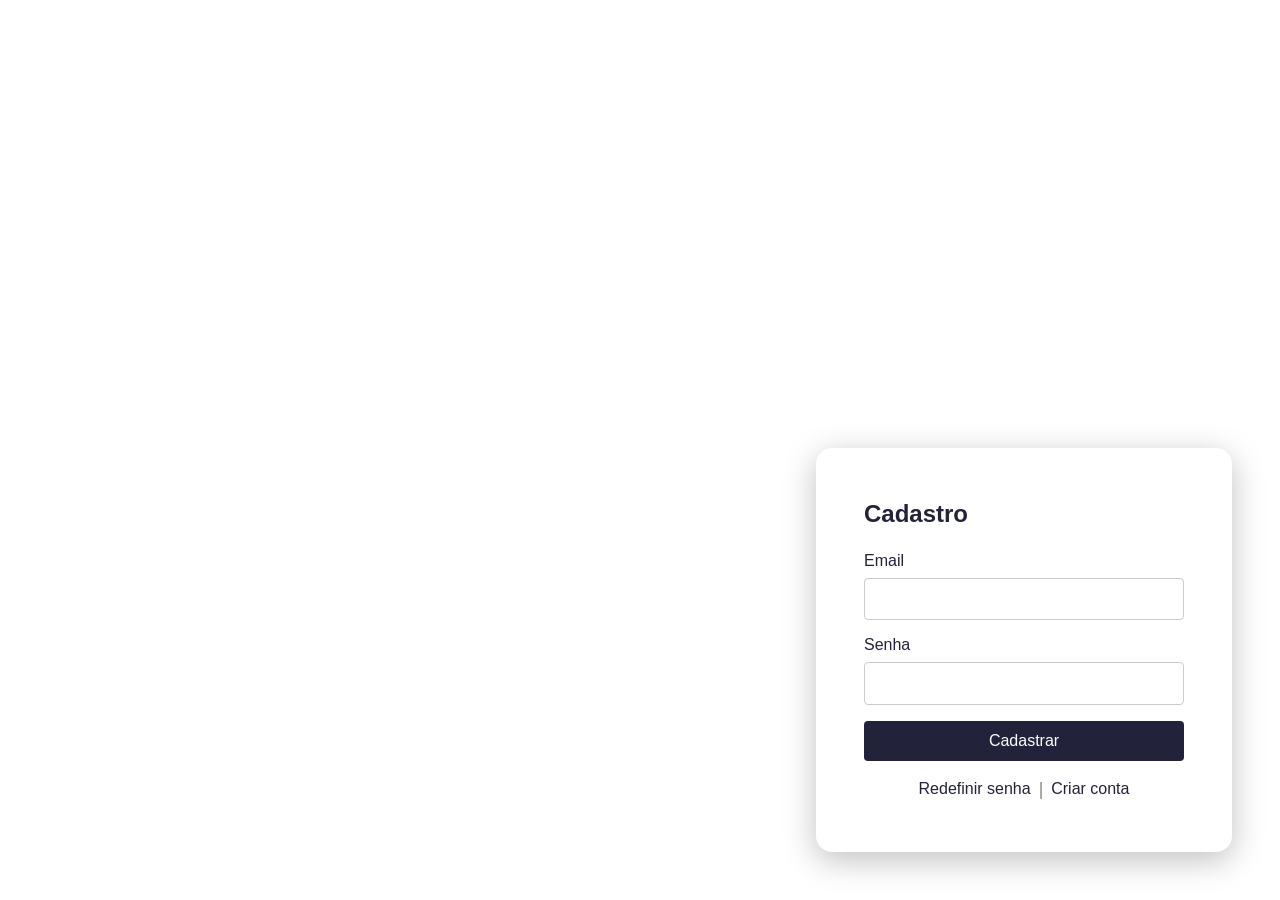
==== main/index.html @ def42cfe "projeto de blog para fãs de games" ====
<!DOCTYPE html>
<html lang="pt-br">
<head>
    <meta charset="UTF-8">
    <meta name="viewport" content="width=device-width, initial-scale=1.0">
    <title>Tela de Login</title>
    <link rel="stylesheet" href="style.css">
</head>
<body>
    <div class="container">
        <div class="left-panel">
            <div class="left-text">
                <span class="blog-title">blog da comunidade assasins cred</span><br>
                <span class="dev-sign">dev:Gabriel valomi</span>
            </div>
        </div>
        <div class="right-panel">
            <form class="login-form">
                <h2>Cadastro</h2>
                <label for="email">Email</label>
                <input type="email" id="email" name="email" required>
                <label for="senha">Senha</label>
                <input type="password" id="senha" name="senha" required>
                <button type="submit">Cadastrar</button>
                <div class="login-links">
                    <a href="#" class="login-link">Redefinir senha</a>
                    <span class="link-sep">|</span>
                    <a href="#" class="login-link">Criar conta</a>
                </div>
            </form>
        </div>
    </div>
    <script src="script.js"></script>
</body>
</html>
---- main/style.css ----
.login-links {
    margin-top: 1.1rem;
    display: flex;
    justify-content: center;
    align-items: center;
    gap: 0.5rem;
}
.login-link {
    color: #22223b;
    text-decoration: none;
    font-size: 1rem;
    transition: color 0.2s;
    font-weight: 500;
}
.login-link:hover {
    color: #4a4e69;
    text-decoration: underline;
}
.link-sep {
    color: #888;
    font-size: 1.1rem;
    user-select: none;
}
.left-text {
    display: flex;
    flex-direction: column;
    align-items: flex-start;
}
.blog-title {
    color: #fff;
    font-style: italic;
    font-size: 2.1rem;
    font-weight: 600;
    line-height: 1.1;
}
.dev-sign {
    color: #fff;
    font-size: 1.3rem;
    margin-top: 0.2rem;
    font-style: italic;
    opacity: 0.9;
    line-height: 1.1;
}
body {
    margin: 0;
    padding: 0;
    font-family: Arial, sans-serif;
    background: url('background.jpeg') no-repeat center center fixed;
    background-size: cover;
}

.container {
    display: flex;
    height: 100vh;
}

.left-panel {
    background: none;
    color: #fff;
    width: 40%;
    display: flex;
    align-items: center;
    justify-content: center;
    flex-direction: column;
    font-size: 1.1rem;
    padding: 2rem;
    box-shadow: none;
    backdrop-filter: none;
}

.right-panel {
    background: none;
    width: 60%;
    display: flex;
    align-items: flex-end;
    justify-content: flex-end;
    padding: 3rem;
    box-sizing: border-box;
}

.login-form {
    background: #fff;
    padding: 2rem 3rem;
    border-radius: 16px;
    box-shadow: 0 8px 32px rgba(0,0,0,0.25);
    display: flex;
    flex-direction: column;
    min-width: 320px;
    min-height: 340px;
    margin-bottom: 0;
    margin-right: 0;
}

.login-form h2 {
    margin-bottom: 1.5rem;
    color: #22223b;
}

.login-form label {
    margin-bottom: 0.5rem;
    color: #22223b;
}

.login-form input {
    margin-bottom: 1rem;
    padding: 0.7rem;
    border: 1px solid #ccc;
    border-radius: 4px;
    font-size: 1rem;
}

.login-form button {
    padding: 0.7rem;
    background: #22223b;
    color: #fff;
    border: none;
    border-radius: 4px;
    font-size: 1rem;
    cursor: pointer;
    transition: background 0.2s;
}

.login-form button:hover {
    background: #4a4e69;
}
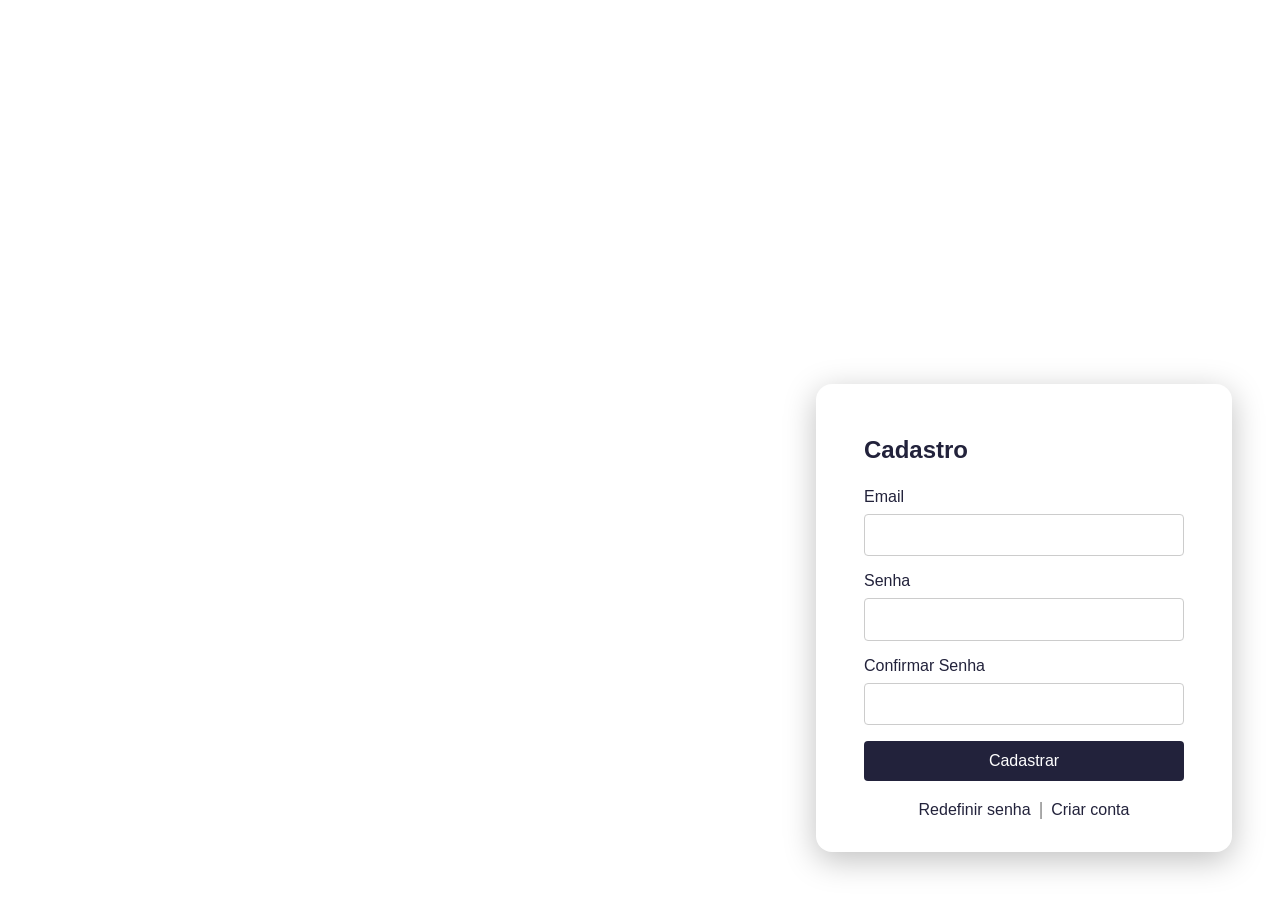
==== commit a1af5cc3: "adicionei um campo de confirmar senha na tela de lofin" ====
--- a/main/index.html
+++ b/main/index.html
@@ -21,6 +21,8 @@
                 <input type="email" id="email" name="email" required>
                 <label for="senha">Senha</label>
                 <input type="password" id="senha" name="senha" required>
+                <label for="confirmar-senha">Confirmar Senha</label>
+                <input type="password" id="confirmar-senha" name="confirmar-senha" required>
                 <button type="submit">Cadastrar</button>
                 <div class="login-links">
                     <a href="#" class="login-link">Redefinir senha</a>
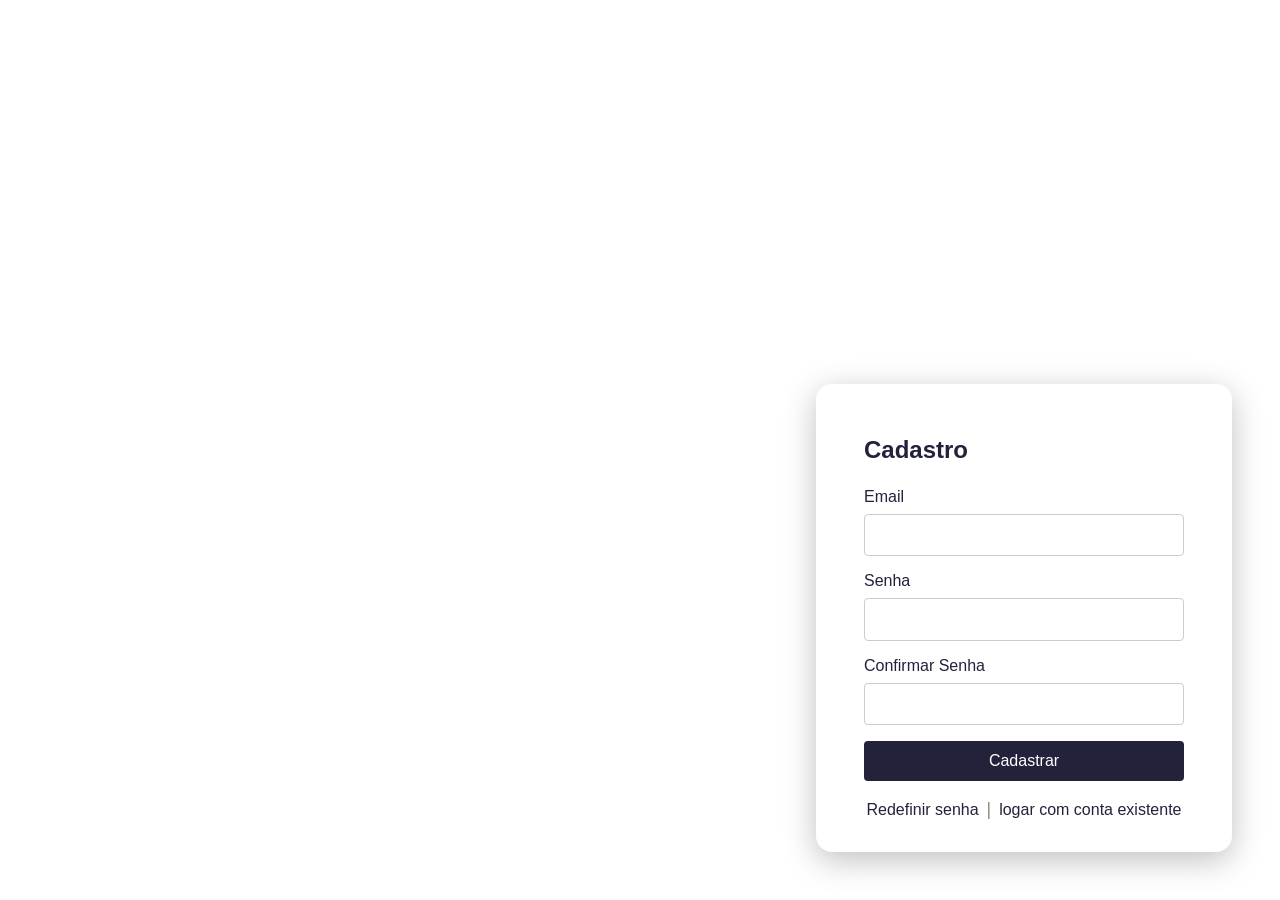
==== commit 7c66ba38: "adicionei a logica de login adicionei a logica de login e a alimentação do back fazendo a integração" ====
--- a/main/index.html
+++ b/main/index.html
@@ -27,7 +27,7 @@
                 <div class="login-links">
                     <a href="#" class="login-link">Redefinir senha</a>
                     <span class="link-sep">|</span>
-                    <a href="#" class="login-link">Criar conta</a>
+                    <a href="#" class="login-link">logar com conta existente</a>
                 </div>
             </form>
         </div>
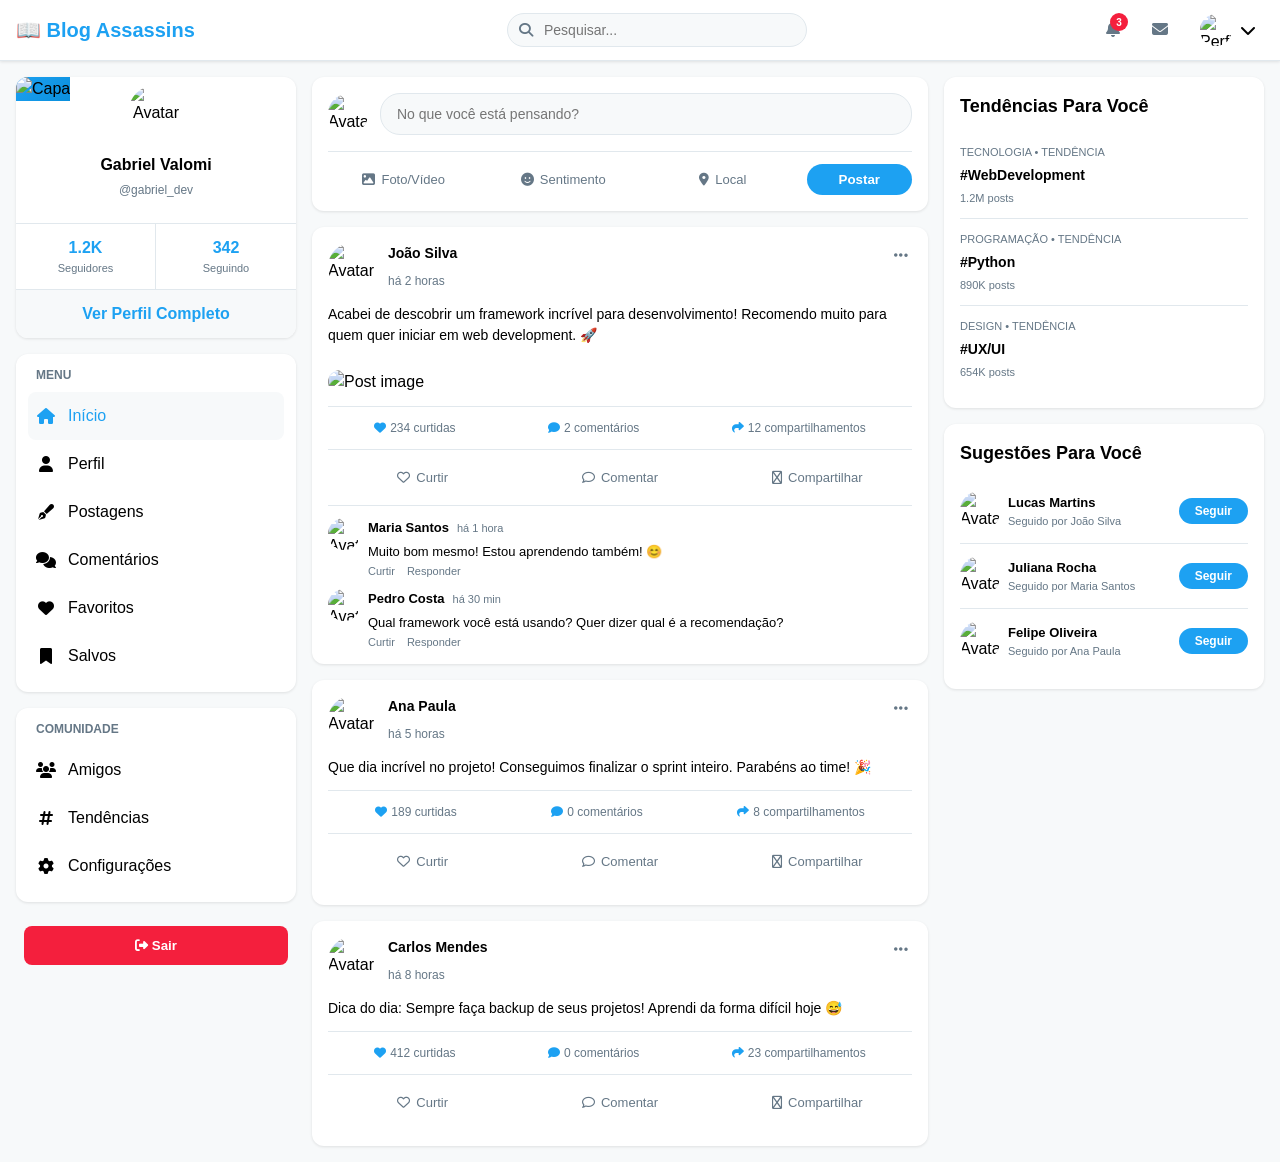
==== commit d0d2000d: "atualização" ====
--- a/main/index.html
+++ b/main/index.html
@@ -3,35 +3,313 @@
 <head>
     <meta charset="UTF-8">
     <meta name="viewport" content="width=device-width, initial-scale=1.0">
-    <title>Tela de Login</title>
+    <title>Feed - Blog Assassins</title>
     <link rel="stylesheet" href="style.css">
+    <link rel="stylesheet" href="https://cdnjs.cloudflare.com/ajax/libs/font-awesome/6.4.0/css/all.min.css">
 </head>
 <body>
-    <div class="container">
-        <div class="left-panel">
-            <div class="left-text">
-                <span class="blog-title">blog da comunidade assasins cred</span><br>
-                <span class="dev-sign">dev:Gabriel valomi</span>
+    <!-- Header/Navbar -->
+    <nav class="navbar">
+        <div class="navbar-container">
+            <div class="navbar-left">
+                <h1 class="navbar-logo">📖 Blog Assassins</h1>
+            </div>
+            <div class="navbar-center">
+                <div class="search-box">
+                    <input type="text" placeholder="Pesquisar...">
+                    <i class="fas fa-search"></i>
+                </div>
+            </div>
+            <div class="navbar-right">
+                <button class="nav-btn" title="Notificações">
+                    <i class="fas fa-bell"></i>
+                    <span class="notification-badge">3</span>
+                </button>
+                <button class="nav-btn" title="Mensagens">
+                    <i class="fas fa-envelope"></i>
+                </button>
+                <div class="user-menu">
+                    <img src="https://via.placeholder.com/32" alt="Perfil" class="user-avatar">
+                    <i class="fas fa-chevron-down"></i>
+                </div>
             </div>
         </div>
-        <div class="right-panel">
-            <form class="login-form">
-                <h2>Cadastro</h2>
-                <label for="email">Email</label>
-                <input type="email" id="email" name="email" required>
-                <label for="senha">Senha</label>
-                <input type="password" id="senha" name="senha" required>
-                <label for="confirmar-senha">Confirmar Senha</label>
-                <input type="password" id="confirmar-senha" name="confirmar-senha" required>
-                <button type="submit">Cadastrar</button>
-                <div class="login-links">
-                    <a href="#" class="login-link">Redefinir senha</a>
-                    <span class="link-sep">|</span>
-                    <a href="#" class="login-link">logar com conta existente</a>
-                </div>
-            </form>
-        </div>
+    </nav>
+
+    <div class="main-container">
+        <!-- Sidebar Esquerdo -->
+        <aside class="sidebar-left">
+            <div class="profile-card">
+                <img src="https://via.placeholder.com/120" alt="Capa" class="profile-cover">
+                <div class="profile-info">
+                    <img src="https://via.placeholder.com/64" alt="Avatar" class="profile-avatar">
+                    <h3>Gabriel Valomi</h3>
+                    <p class="profile-handle">@gabriel_dev</p>
+                </div>
+                <div class="profile-stats">
+                    <div class="stat">
+                        <span class="stat-value">1.2K</span>
+                        <span class="stat-label">Seguidores</span>
+                    </div>
+                    <div class="stat">
+                        <span class="stat-value">342</span>
+                        <span class="stat-label">Seguindo</span>
+                    </div>
+                </div>
+                <a href="#" class="btn-profile">Ver Perfil Completo</a>
+            </div>
+
+            <div class="menu-section">
+                <h4 class="menu-title">Menu</h4>
+                <ul class="menu-list">
+                    <li><a href="#" class="menu-item active"><i class="fas fa-home"></i> Início</a></li>
+                    <li><a href="#" class="menu-item"><i class="fas fa-user"></i> Perfil</a></li>
+                    <li><a href="#" class="menu-item"><i class="fas fa-pen-fancy"></i> Postagens</a></li>
+                    <li><a href="#" class="menu-item"><i class="fas fa-comments"></i> Comentários</a></li>
+                    <li><a href="#" class="menu-item"><i class="fas fa-heart"></i> Favoritos</a></li>
+                    <li><a href="#" class="menu-item"><i class="fas fa-bookmark"></i> Salvos</a></li>
+                </ul>
+            </div>
+
+            <div class="menu-section">
+                <h4 class="menu-title">Comunidade</h4>
+                <ul class="menu-list">
+                    <li><a href="#" class="menu-item"><i class="fas fa-users"></i> Amigos</a></li>
+                    <li><a href="#" class="menu-item"><i class="fas fa-hashtag"></i> Tendências</a></li>
+                    <li><a href="#" class="menu-item"><i class="fas fa-cog"></i> Configurações</a></li>
+                </ul>
+            </div>
+
+            <div class="sidebar-footer">
+                <button class="btn-logout"><i class="fas fa-sign-out-alt"></i> Sair</button>
+            </div>
+        </aside>
+
+        <!-- Feed Principal -->
+        <main class="feed-container">
+            <!-- Criar Postagem -->
+            <div class="create-post">
+                <div class="create-post-header">
+                    <img src="https://via.placeholder.com/40" alt="Avatar" class="avatar-small">
+                    <input type="text" class="post-input" placeholder="No que você está pensando?">
+                </div>
+                <div class="create-post-actions">
+                    <button class="post-action-btn">
+                        <i class="fas fa-image"></i> Foto/Vídeo
+                    </button>
+                    <button class="post-action-btn">
+                        <i class="fas fa-smile"></i> Sentimento
+                    </button>
+                    <button class="post-action-btn">
+                        <i class="fas fa-map-marker-alt"></i> Local
+                    </button>
+                    <button class="btn-post-primary">Postar</button>
+                </div>
+            </div>
+
+            <!-- Posts do Feed -->
+            <article class="post">
+                <div class="post-header">
+                    <div class="post-author">
+                        <img src="https://via.placeholder.com/48" alt="Avatar" class="avatar-post">
+                        <div>
+                            <h4>João Silva</h4>
+                            <span class="post-time">há 2 horas</span>
+                        </div>
+                    </div>
+                    <button class="post-menu-btn">
+                        <i class="fas fa-ellipsis-h"></i>
+                    </button>
+                </div>
+
+                <div class="post-content">
+                    <p>Acabei de descobrir um framework incrível para desenvolvimento! Recomendo muito para quem quer iniciar em web development. 🚀</p>
+                    <img src="https://via.placeholder.com/500x300" alt="Post image" class="post-image">
+                </div>
+
+                <div class="post-stats">
+                    <span><i class="fas fa-heart"></i> 234 curtidas</span>
+                    <span><i class="fas fa-comment"></i> 45 comentários</span>
+                    <span><i class="fas fa-share"></i> 12 compartilhamentos</span>
+                </div>
+
+                <div class="post-actions">
+                    <button class="action-btn">
+                        <i class="far fa-heart"></i> Curtir
+                    </button>
+                    <button class="action-btn">
+                        <i class="far fa-comment"></i> Comentar
+                    </button>
+                    <button class="action-btn">
+                        <i class="far fa-share"></i> Compartilhar
+                    </button>
+                </div>
+
+                <div class="post-comments">
+                    <div class="comment">
+                        <img src="https://via.placeholder.com/32" alt="Avatar" class="avatar-comment">
+                        <div class="comment-content">
+                            <div class="comment-header">
+                                <strong>Maria Santos</strong>
+                                <span class="comment-time">há 1 hora</span>
+                            </div>
+                            <p>Muito bom mesmo! Estou aprendendo também! 😊</p>
+                            <div class="comment-actions">
+                                <button>Curtir</button>
+                                <button>Responder</button>
+                            </div>
+                        </div>
+                    </div>
+
+                    <div class="comment">
+                        <img src="https://via.placeholder.com/32" alt="Avatar" class="avatar-comment">
+                        <div class="comment-content">
+                            <div class="comment-header">
+                                <strong>Pedro Costa</strong>
+                                <span class="comment-time">há 30 min</span>
+                            </div>
+                            <p>Qual framework você está usando? Quer dizer qual é a recomendação?</p>
+                            <div class="comment-actions">
+                                <button>Curtir</button>
+                                <button>Responder</button>
+                            </div>
+                        </div>
+                    </div>
+                </div>
+            </article>
+
+            <article class="post">
+                <div class="post-header">
+                    <div class="post-author">
+                        <img src="https://via.placeholder.com/48" alt="Avatar" class="avatar-post">
+                        <div>
+                            <h4>Ana Paula</h4>
+                            <span class="post-time">há 5 horas</span>
+                        </div>
+                    </div>
+                    <button class="post-menu-btn">
+                        <i class="fas fa-ellipsis-h"></i>
+                    </button>
+                </div>
+
+                <div class="post-content">
+                    <p>Que dia incrível no projeto! Conseguimos finalizar o sprint inteiro. Parabéns ao time! 🎉</p>
+                </div>
+
+                <div class="post-stats">
+                    <span><i class="fas fa-heart"></i> 189 curtidas</span>
+                    <span><i class="fas fa-comment"></i> 28 comentários</span>
+                    <span><i class="fas fa-share"></i> 8 compartilhamentos</span>
+                </div>
+
+                <div class="post-actions">
+                    <button class="action-btn">
+                        <i class="far fa-heart"></i> Curtir
+                    </button>
+                    <button class="action-btn">
+                        <i class="far fa-comment"></i> Comentar
+                    </button>
+                    <button class="action-btn">
+                        <i class="far fa-share"></i> Compartilhar
+                    </button>
+                </div>
+            </article>
+
+            <article class="post">
+                <div class="post-header">
+                    <div class="post-author">
+                        <img src="https://via.placeholder.com/48" alt="Avatar" class="avatar-post">
+                        <div>
+                            <h4>Carlos Mendes</h4>
+                            <span class="post-time">há 8 horas</span>
+                        </div>
+                    </div>
+                    <button class="post-menu-btn">
+                        <i class="fas fa-ellipsis-h"></i>
+                    </button>
+                </div>
+
+                <div class="post-content">
+                    <p>Dica do dia: Sempre faça backup de seus projetos! Aprendi da forma difícil hoje 😅</p>
+                </div>
+
+                <div class="post-stats">
+                    <span><i class="fas fa-heart"></i> 412 curtidas</span>
+                    <span><i class="fas fa-comment"></i> 67 comentários</span>
+                    <span><i class="fas fa-share"></i> 23 compartilhamentos</span>
+                </div>
+
+                <div class="post-actions">
+                    <button class="action-btn">
+                        <i class="far fa-heart"></i> Curtir
+                    </button>
+                    <button class="action-btn">
+                        <i class="far fa-comment"></i> Comentar
+                    </button>
+                    <button class="action-btn">
+                        <i class="far fa-share"></i> Compartilhar
+                    </button>
+                </div>
+            </article>
+        </main>
+
+        <!-- Sidebar Direito (Tendências/Sugestões) -->
+        <aside class="sidebar-right">
+            <div class="trending-card">
+                <h3>Tendências Para Você</h3>
+                <div class="trending-item">
+                    <div>
+                        <p class="trending-label">Tecnologia • Tendência</p>
+                        <h4>#WebDevelopment</h4>
+                        <p class="trending-posts">1.2M posts</p>
+                    </div>
+                </div>
+                <div class="trending-item">
+                    <div>
+                        <p class="trending-label">Programação • Tendência</p>
+                        <h4>#Python</h4>
+                        <p class="trending-posts">890K posts</p>
+                    </div>
+                </div>
+                <div class="trending-item">
+                    <div>
+                        <p class="trending-label">Design • Tendência</p>
+                        <h4>#UX/UI</h4>
+                        <p class="trending-posts">654K posts</p>
+                    </div>
+                </div>
+            </div>
+
+            <div class="suggestions-card">
+                <h3>Sugestões Para Você</h3>
+                <div class="suggestion-item">
+                    <img src="https://via.placeholder.com/32" alt="Avatar" class="avatar-small">
+                    <div class="suggestion-info">
+                        <h5>Lucas Martins</h5>
+                        <p>Seguido por João Silva</p>
+                    </div>
+                    <button class="btn-follow">Seguir</button>
+                </div>
+                <div class="suggestion-item">
+                    <img src="https://via.placeholder.com/32" alt="Avatar" class="avatar-small">
+                    <div class="suggestion-info">
+                        <h5>Juliana Rocha</h5>
+                        <p>Seguido por Maria Santos</p>
+                    </div>
+                    <button class="btn-follow">Seguir</button>
+                </div>
+                <div class="suggestion-item">
+                    <img src="https://via.placeholder.com/32" alt="Avatar" class="avatar-small">
+                    <div class="suggestion-info">
+                        <h5>Felipe Oliveira</h5>
+                        <p>Seguido por Ana Paula</p>
+                    </div>
+                    <button class="btn-follow">Seguir</button>
+                </div>
+            </div>
+        </aside>
     </div>
+
     <script src="script.js"></script>
 </body>
 </html>
--- a/main/style.css
+++ b/main/style.css
@@ -1,125 +1,751 @@
-.login-links {
-    margin-top: 1.1rem;
-    display: flex;
-    justify-content: center;
-    align-items: center;
-    gap: 0.5rem;
-}
-.login-link {
-    color: #22223b;
-    text-decoration: none;
-    font-size: 1rem;
-    transition: color 0.2s;
-    font-weight: 500;
-}
-.login-link:hover {
-    color: #4a4e69;
-    text-decoration: underline;
-}
-.link-sep {
-    color: #888;
-    font-size: 1.1rem;
-    user-select: none;
-}
-.left-text {
-    display: flex;
-    flex-direction: column;
-    align-items: flex-start;
-}
-.blog-title {
-    color: #fff;
-    font-style: italic;
-    font-size: 2.1rem;
-    font-weight: 600;
-    line-height: 1.1;
-}
-.dev-sign {
-    color: #fff;
-    font-size: 1.3rem;
-    margin-top: 0.2rem;
-    font-style: italic;
-    opacity: 0.9;
-    line-height: 1.1;
-}
-body {
+* {
     margin: 0;
     padding: 0;
-    font-family: Arial, sans-serif;
-    background: url('background.jpeg') no-repeat center center fixed;
-    background-size: cover;
-}
-
-.container {
-    display: flex;
-    height: 100vh;
-}
-
-.left-panel {
+    box-sizing: border-box;
+}
+
+:root {
+    --primary-color: #1DA1F2;
+    --secondary-color: #14171A;
+    --tertiary-color: #657786;
+    --light-gray: #E1E8ED;
+    --lighter-gray: #F7F9FA;
+    --white: #FFFFFF;
+    --border-color: #E1E8ED;
+    --hover-color: #F7F9FA;
+    --text-dark: #000000;
+    --text-light: #657786;
+    --success-color: #17BF63;
+    --danger-color: #F41F3D;
+}
+
+body {
+    font-family: -apple-system, BlinkMacSystemFont, 'Segoe UI', Helvetica, Arial, sans-serif;
+    background-color: var(--lighter-gray);
+    color: var(--text-dark);
+    line-height: 1.5;
+}
+
+/* ==================== NAVBAR ==================== */
+.navbar {
+    position: sticky;
+    top: 0;
+    z-index: 100;
+    background-color: var(--white);
+    border-bottom: 1px solid var(--border-color);
+    padding: 0 16px;
+    box-shadow: 0 1px 3px rgba(0, 0, 0, 0.1);
+}
+
+.navbar-container {
+    max-width: 1400px;
+    margin: 0 auto;
+    display: flex;
+    align-items: center;
+    justify-content: space-between;
+    height: 60px;
+    gap: 20px;
+}
+
+.navbar-left {
+    flex: 0 0 200px;
+}
+
+.navbar-logo {
+    font-size: 20px;
+    font-weight: 800;
+    color: var(--primary-color);
+}
+
+.navbar-center {
+    flex: 1;
+    max-width: 300px;
+}
+
+.search-box {
+    position: relative;
+    display: flex;
+    align-items: center;
+}
+
+.search-box input {
+    width: 100%;
+    padding: 8px 16px 8px 36px;
+    border: 1px solid var(--border-color);
+    border-radius: 20px;
+    background-color: var(--lighter-gray);
+    font-size: 14px;
+}
+
+.search-box i {
+    position: absolute;
+    left: 12px;
+    color: var(--tertiary-color);
+    font-size: 14px;
+}
+
+.navbar-right {
+    flex: 0 0 auto;
+    display: flex;
+    align-items: center;
+    gap: 16px;
+}
+
+.nav-btn {
     background: none;
-    color: #fff;
-    width: 40%;
+    border: none;
+    cursor: pointer;
+    font-size: 16px;
+    color: var(--tertiary-color);
+    position: relative;
+    padding: 8px;
+    transition: color 0.2s;
+}
+
+.nav-btn:hover {
+    color: var(--primary-color);
+}
+
+.notification-badge {
+    position: absolute;
+    top: 0;
+    right: 0;
+    background-color: var(--danger-color);
+    color: var(--white);
+    border-radius: 50%;
+    width: 18px;
+    height: 18px;
     display: flex;
     align-items: center;
     justify-content: center;
+    font-size: 10px;
+    font-weight: bold;
+}
+
+.user-menu {
+    display: flex;
+    align-items: center;
+    gap: 8px;
+    cursor: pointer;
+    padding: 4px 8px;
+    border-radius: 20px;
+    transition: background-color 0.2s;
+}
+
+.user-menu:hover {
+    background-color: var(--lighter-gray);
+}
+
+.user-avatar {
+    width: 32px;
+    height: 32px;
+    border-radius: 50%;
+}
+
+/* ==================== MAIN CONTAINER ==================== */
+.main-container {
+    max-width: 1400px;
+    margin: 0 auto;
+    display: grid;
+    grid-template-columns: 280px 1fr 320px;
+    gap: 16px;
+    padding: 16px;
+}
+
+/* ==================== SIDEBAR LEFT ==================== */
+.sidebar-left {
+    position: sticky;
+    top: 76px;
+    height: fit-content;
+    display: flex;
     flex-direction: column;
-    font-size: 1.1rem;
-    padding: 2rem;
-    box-shadow: none;
-    backdrop-filter: none;
-}
-
-.right-panel {
+    gap: 16px;
+}
+
+.profile-card {
+    background-color: var(--white);
+    border-radius: 12px;
+    overflow: hidden;
+    box-shadow: 0 1px 3px rgba(0, 0, 0, 0.1);
+}
+
+.profile-cover {
+    width: 100%;
+    height: 100px;
+    object-fit: cover;
+    background: linear-gradient(135deg, var(--primary-color), #0A8FDC);
+}
+
+.profile-info {
+    padding: 12px;
+    text-align: center;
+    position: relative;
+    margin-top: -32px;
+}
+
+.profile-avatar {
+    width: 64px;
+    height: 64px;
+    border-radius: 50%;
+    border: 4px solid var(--white);
+    margin: 0 auto 8px;
+    display: block;
+    object-fit: cover;
+}
+
+.profile-info h3 {
+    font-size: 16px;
+    font-weight: 700;
+    margin: 4px 0;
+}
+
+.profile-handle {
+    color: var(--text-light);
+    font-size: 12px;
+    margin-bottom: 12px;
+}
+
+.profile-stats {
+    display: grid;
+    grid-template-columns: 1fr 1fr;
+    border-top: 1px solid var(--border-color);
+    border-bottom: 1px solid var(--border-color);
+}
+
+.stat {
+    padding: 12px;
+    text-align: center;
+    border-right: 1px solid var(--border-color);
+}
+
+.stat:last-child {
+    border-right: none;
+}
+
+.stat-value {
+    display: block;
+    font-size: 16px;
+    font-weight: 700;
+    color: var(--primary-color);
+}
+
+.stat-label {
+    display: block;
+    font-size: 11px;
+    color: var(--text-light);
+}
+
+.btn-profile {
+    display: block;
+    width: 100%;
+    padding: 12px;
+    text-align: center;
+    background-color: var(--lighter-gray);
+    border: none;
+    color: var(--primary-color);
+    font-weight: 600;
+    cursor: pointer;
+    text-decoration: none;
+    transition: background-color 0.2s;
+}
+
+.btn-profile:hover {
+    background-color: var(--light-gray);
+}
+
+.menu-section {
+    background-color: var(--white);
+    border-radius: 12px;
+    padding: 12px;
+    box-shadow: 0 1px 3px rgba(0, 0, 0, 0.1);
+}
+
+.menu-title {
+    font-size: 12px;
+    font-weight: 700;
+    color: var(--text-light);
+    text-transform: uppercase;
+    margin-bottom: 8px;
+    padding: 0 8px;
+}
+
+.menu-list {
+    list-style: none;
+}
+
+.menu-item {
+    display: flex;
+    align-items: center;
+    gap: 12px;
+    padding: 12px 8px;
+    color: var(--text-dark);
+    text-decoration: none;
+    border-radius: 8px;
+    transition: background-color 0.2s, color 0.2s;
+    cursor: pointer;
+}
+
+.menu-item:hover,
+.menu-item.active {
+    background-color: var(--hover-color);
+    color: var(--primary-color);
+}
+
+.menu-item i {
+    width: 20px;
+    text-align: center;
+}
+
+.sidebar-footer {
+    padding: 8px;
+}
+
+.btn-logout {
+    width: 100%;
+    padding: 12px;
+    background-color: var(--danger-color);
+    color: var(--white);
+    border: none;
+    border-radius: 8px;
+    font-weight: 600;
+    cursor: pointer;
+    transition: background-color 0.2s;
+}
+
+.btn-logout:hover {
+    background-color: #E01A35;
+}
+
+/* ==================== FEED CONTAINER ==================== */
+.feed-container {
+    display: flex;
+    flex-direction: column;
+    gap: 16px;
+}
+
+.create-post {
+    background-color: var(--white);
+    border-radius: 12px;
+    padding: 16px;
+    box-shadow: 0 1px 3px rgba(0, 0, 0, 0.1);
+}
+
+.create-post-header {
+    display: flex;
+    gap: 12px;
+    align-items: center;
+    margin-bottom: 16px;
+}
+
+.avatar-small {
+    width: 40px;
+    height: 40px;
+    border-radius: 50%;
+    object-fit: cover;
+}
+
+.post-input {
+    flex: 1;
+    border: 1px solid var(--border-color);
+    border-radius: 20px;
+    padding: 12px 16px;
+    font-size: 14px;
+    background-color: var(--lighter-gray);
+    outline: none;
+    transition: background-color 0.2s;
+}
+
+.post-input:focus {
+    background-color: var(--white);
+    border-color: var(--primary-color);
+}
+
+.create-post-actions {
+    display: flex;
+    gap: 8px;
+    justify-content: space-between;
+    border-top: 1px solid var(--border-color);
+    padding-top: 12px;
+    flex-wrap: wrap;
+}
+
+.post-action-btn {
+    flex: 1;
+    min-width: 100px;
+    padding: 8px 12px;
     background: none;
-    width: 60%;
-    display: flex;
-    align-items: flex-end;
-    justify-content: flex-end;
-    padding: 3rem;
-    box-sizing: border-box;
-}
-
-.login-form {
-    background: #fff;
-    padding: 2rem 3rem;
-    border-radius: 16px;
-    box-shadow: 0 8px 32px rgba(0,0,0,0.25);
+    border: none;
+    color: var(--text-light);
+    cursor: pointer;
+    border-radius: 8px;
+    transition: background-color 0.2s, color 0.2s;
+    display: flex;
+    align-items: center;
+    justify-content: center;
+    gap: 6px;
+    font-size: 13px;
+}
+
+.post-action-btn:hover {
+    background-color: var(--lighter-gray);
+    color: var(--primary-color);
+}
+
+.btn-post-primary {
+    flex: 0 0 auto;
+    padding: 8px 32px;
+    background-color: var(--primary-color);
+    color: var(--white);
+    border: none;
+    border-radius: 20px;
+    font-weight: 600;
+    cursor: pointer;
+    transition: background-color 0.2s;
+}
+
+.btn-post-primary:hover {
+    background-color: #1A91DA;
+}
+
+/* ==================== POST ==================== */
+.post {
+    background-color: var(--white);
+    border-radius: 12px;
+    padding: 16px;
+    box-shadow: 0 1px 3px rgba(0, 0, 0, 0.1);
+    transition: box-shadow 0.2s;
+}
+
+.post:hover {
+    box-shadow: 0 2px 8px rgba(0, 0, 0, 0.15);
+}
+
+.post-header {
+    display: flex;
+    justify-content: space-between;
+    align-items: flex-start;
+    margin-bottom: 12px;
+}
+
+.post-author {
+    display: flex;
+    gap: 12px;
+    align-items: flex-start;
+}
+
+.avatar-post {
+    width: 48px;
+    height: 48px;
+    border-radius: 50%;
+    object-fit: cover;
+}
+
+.post-author h4 {
+    font-size: 14px;
+    font-weight: 700;
+    margin: 0 0 4px;
+}
+
+.post-time {
+    color: var(--text-light);
+    font-size: 12px;
+}
+
+.post-menu-btn {
+    background: none;
+    border: none;
+    color: var(--text-light);
+    cursor: pointer;
+    font-size: 16px;
+    padding: 4px;
+    border-radius: 50%;
+    transition: background-color 0.2s, color 0.2s;
+}
+
+.post-menu-btn:hover {
+    background-color: var(--lighter-gray);
+    color: var(--primary-color);
+}
+
+.post-content {
+    margin-bottom: 12px;
+}
+
+.post-content p {
+    font-size: 14px;
+    line-height: 1.5;
+    margin-bottom: 12px;
+}
+
+.post-image {
+    width: 100%;
+    max-height: 400px;
+    object-fit: cover;
+    border-radius: 12px;
+    margin-top: 12px;
+}
+
+.post-stats {
+    display: flex;
+    justify-content: space-around;
+    padding: 12px 0;
+    border-top: 1px solid var(--border-color);
+    border-bottom: 1px solid var(--border-color);
+    font-size: 12px;
+    color: var(--text-light);
+    margin-bottom: 12px;
+}
+
+.post-stats span {
+    display: flex;
+    align-items: center;
+    gap: 4px;
+}
+
+.post-stats i {
+    color: var(--primary-color);
+}
+
+.post-actions {
+    display: flex;
+    gap: 8px;
+    margin-bottom: 12px;
+}
+
+.action-btn {
+    flex: 1;
+    padding: 8px;
+    background: none;
+    border: none;
+    color: var(--text-light);
+    cursor: pointer;
+    border-radius: 8px;
+    transition: background-color 0.2s, color 0.2s;
+    display: flex;
+    align-items: center;
+    justify-content: center;
+    gap: 6px;
+    font-size: 13px;
+}
+
+.action-btn:hover {
+    background-color: var(--lighter-gray);
+    color: var(--primary-color);
+}
+
+.post-comments {
     display: flex;
     flex-direction: column;
-    min-width: 320px;
-    min-height: 340px;
-    margin-bottom: 0;
-    margin-right: 0;
-}
-
-.login-form h2 {
-    margin-bottom: 1.5rem;
-    color: #22223b;
-}
-
-.login-form label {
-    margin-bottom: 0.5rem;
-    color: #22223b;
-}
-
-.login-form input {
-    margin-bottom: 1rem;
-    padding: 0.7rem;
-    border: 1px solid #ccc;
-    border-radius: 4px;
-    font-size: 1rem;
-}
-
-.login-form button {
-    padding: 0.7rem;
-    background: #22223b;
-    color: #fff;
-    border: none;
-    border-radius: 4px;
-    font-size: 1rem;
-    cursor: pointer;
-    transition: background 0.2s;
-}
-
-.login-form button:hover {
-    background: #4a4e69;
-}
+    gap: 12px;
+    border-top: 1px solid var(--border-color);
+    padding-top: 12px;
+}
+
+.comment {
+    display: flex;
+    gap: 8px;
+}
+
+.avatar-comment {
+    width: 32px;
+    height: 32px;
+    border-radius: 50%;
+    object-fit: cover;
+    flex-shrink: 0;
+}
+
+.comment-content {
+    flex: 1;
+}
+
+.comment-header {
+    display: flex;
+    align-items: center;
+    gap: 8px;
+    margin-bottom: 4px;
+}
+
+.comment-header strong {
+    font-size: 13px;
+}
+
+.comment-time {
+    color: var(--text-light);
+    font-size: 11px;
+}
+
+.comment-content p {
+    font-size: 13px;
+    margin-bottom: 4px;
+}
+
+.comment-actions {
+    display: flex;
+    gap: 12px;
+    margin-top: 4px;
+}
+
+.comment-actions button {
+    background: none;
+    border: none;
+    color: var(--text-light);
+    cursor: pointer;
+    font-size: 11px;
+    padding: 0;
+    transition: color 0.2s;
+}
+
+.comment-actions button:hover {
+    color: var(--primary-color);
+}
+
+/* ==================== SIDEBAR RIGHT ==================== */
+.sidebar-right {
+    position: sticky;
+    top: 76px;
+    height: fit-content;
+    display: flex;
+    flex-direction: column;
+    gap: 16px;
+}
+
+.trending-card,
+.suggestions-card {
+    background-color: var(--white);
+    border-radius: 12px;
+    padding: 16px;
+    box-shadow: 0 1px 3px rgba(0, 0, 0, 0.1);
+}
+
+.trending-card h3,
+.suggestions-card h3 {
+    font-size: 18px;
+    font-weight: 700;
+    margin-bottom: 12px;
+}
+
+.trending-item {
+    padding: 12px 0;
+    border-bottom: 1px solid var(--border-color);
+    cursor: pointer;
+    transition: background-color 0.2s;
+}
+
+.trending-item:last-child {
+    border-bottom: none;
+}
+
+.trending-item:hover {
+    background-color: var(--lighter-gray);
+    padding: 12px 8px;
+    margin: 0 -8px;
+    border-radius: 8px;
+}
+
+.trending-label {
+    font-size: 11px;
+    color: var(--text-light);
+    text-transform: uppercase;
+}
+
+.trending-item h4 {
+    font-size: 14px;
+    font-weight: 700;
+    margin: 4px 0;
+}
+
+.trending-posts {
+    font-size: 11px;
+    color: var(--text-light);
+}
+
+.suggestion-item {
+    display: flex;
+    align-items: center;
+    gap: 8px;
+    padding: 12px 0;
+    border-bottom: 1px solid var(--border-color);
+}
+
+.suggestion-item:last-child {
+    border-bottom: none;
+}
+
+.suggestion-info {
+    flex: 1;
+}
+
+.suggestion-info h5 {
+    font-size: 13px;
+    font-weight: 600;
+    margin: 0;
+}
+
+.suggestion-info p {
+    font-size: 11px;
+    color: var(--text-light);
+    margin: 0;
+}
+
+.btn-follow {
+    padding: 6px 16px;
+    background-color: var(--primary-color);
+    color: var(--white);
+    border: none;
+    border-radius: 20px;
+    font-size: 12px;
+    font-weight: 600;
+    cursor: pointer;
+    transition: background-color 0.2s;
+    white-space: nowrap;
+}
+
+.btn-follow:hover {
+    background-color: #1A91DA;
+}
+
+/* ==================== RESPONSIVE ==================== */
+@media (max-width: 1200px) {
+    .main-container {
+        grid-template-columns: 1fr;
+    }
+
+    .sidebar-left,
+    .sidebar-right {
+        display: none;
+    }
+
+    .navbar-center {
+        display: none;
+    }
+
+    .navbar-container {
+        justify-content: space-between;
+    }
+}
+
+@media (max-width: 768px) {
+    .navbar {
+        padding: 0 8px;
+    }
+
+    .navbar-logo {
+        font-size: 16px;
+    }
+
+    .post-actions {
+        flex-direction: column;
+    }
+
+    .action-btn {
+        justify-content: flex-start;
+    }
+
+    .create-post-actions {
+        flex-direction: column;
+    }
+
+    .btn-post-primary {
+        width: 100%;
+    }
+}
